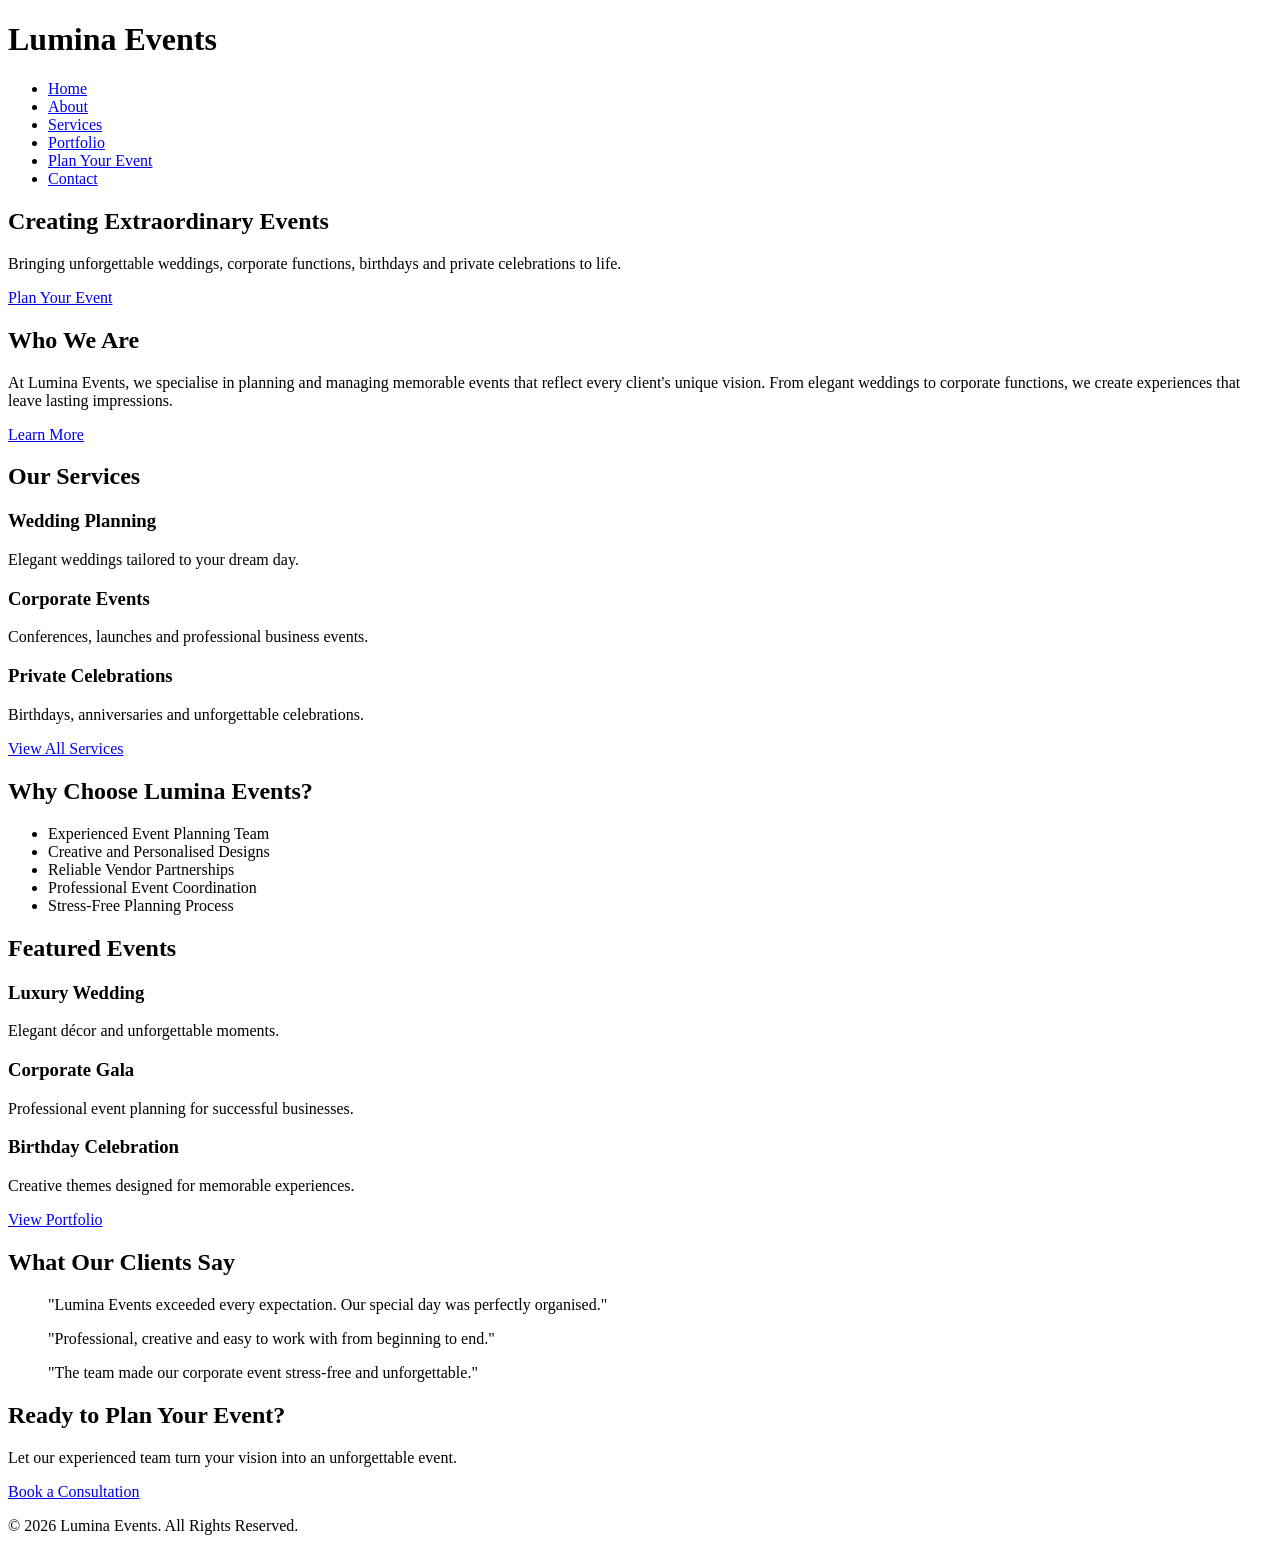
==== index.html @ 7b263d0a "Created HTML structure for Lumina Events" ====
<!DOCTYPE html>
<html lang="en">

<head>

    <meta charset="UTF-8">
    <meta name="viewport" content="width=device-width, initial-scale=1.0">

    <title>Lumina Events | Creating Extraordinary Events</title>

    <meta name="description"
        content="Lumina Events is a premium event planning company specialising in weddings, corporate events, birthdays and private celebrations.">

    <meta name="keywords"
        content="Event Planning, Wedding Planner, Corporate Events, Birthday Parties, Event Management">

    <link rel="stylesheet" href="css/style.css">

</head>

<body>

    <!-- ================= HEADER ================= -->

    <header>

        <div class="logo">
            <h1>Lumina Events</h1>
        </div>

        <nav>

            <ul>

                <li><a href="index.html">Home</a></li>

                <li><a href="about.html">About</a></li>

                <li><a href="services.html">Services</a></li>

                <li><a href="gallery.html">Portfolio</a></li>

                <li><a href="booking.html">Plan Your Event</a></li>

                <li><a href="contact.html">Contact</a></li>

            </ul>

        </nav>

    </header>

    <!-- ================= MAIN ================= -->

    <main>

        <!-- Hero Section -->

        <section id="hero">

            <h2>Creating Extraordinary Events</h2>

            <p>
                Bringing unforgettable weddings, corporate functions,
                birthdays and private celebrations to life.
            </p>

            <a href="booking.html">Plan Your Event</a>

        </section>

        <!-- About Preview -->

        <section id="about-preview">

            <h2>Who We Are</h2>

            <p>
                At Lumina Events, we specialise in planning and managing
                memorable events that reflect every client's unique vision.
                From elegant weddings to corporate functions, we create
                experiences that leave lasting impressions.
            </p>

            <a href="about.html">Learn More</a>

        </section>

        <!-- Services -->

        <section id="services-preview">

            <h2>Our Services</h2>

            <article>

                <h3>Wedding Planning</h3>

                <p>
                    Elegant weddings tailored to your dream day.
                </p>

            </article>

            <article>

                <h3>Corporate Events</h3>

                <p>
                    Conferences, launches and professional business events.
                </p>

            </article>

            <article>

                <h3>Private Celebrations</h3>

                <p>
                    Birthdays, anniversaries and unforgettable celebrations.
                </p>

            </article>

            <a href="services.html">View All Services</a>

        </section>

        <!-- Why Choose Us -->

        <section id="why-us">

            <h2>Why Choose Lumina Events?</h2>

            <ul>

                <li>Experienced Event Planning Team</li>

                <li>Creative and Personalised Designs</li>

                <li>Reliable Vendor Partnerships</li>

                <li>Professional Event Coordination</li>

                <li>Stress-Free Planning Process</li>

            </ul>

        </section>

        <!-- Portfolio Preview -->

        <section id="portfolio-preview">

            <h2>Featured Events</h2>

            <article>

                <h3>Luxury Wedding</h3>

                <p>
                    Elegant décor and unforgettable moments.
                </p>

            </article>

            <article>

                <h3>Corporate Gala</h3>

                <p>
                    Professional event planning for successful businesses.
                </p>

            </article>

            <article>

                <h3>Birthday Celebration</h3>

                <p>
                    Creative themes designed for memorable experiences.
                </p>

            </article>

            <a href="gallery.html">View Portfolio</a>

        </section>

        <!-- Testimonials -->

        <section id="testimonials">

            <h2>What Our Clients Say</h2>

            <blockquote>
                "Lumina Events exceeded every expectation. Our special day was perfectly organised."
            </blockquote>

            <blockquote>
                "Professional, creative and easy to work with from beginning to end."
            </blockquote>

            <blockquote>
                "The team made our corporate event stress-free and unforgettable."
            </blockquote>

        </section>

        <!-- Call To Action -->

        <section id="cta">

            <h2>Ready to Plan Your Event?</h2>

            <p>
                Let our experienced team turn your vision into an unforgettable event.
            </p>

            <a href="booking.html">Book a Consultation</a>

        </section>

    </main>

    <!-- ================= FOOTER ================= -->

    <footer>

        <p>&copy; 2026 Lumina Events. All Rights Reserved.</p>

    </footer>

    <script src="js/script.js"></script>

</body>

</html>
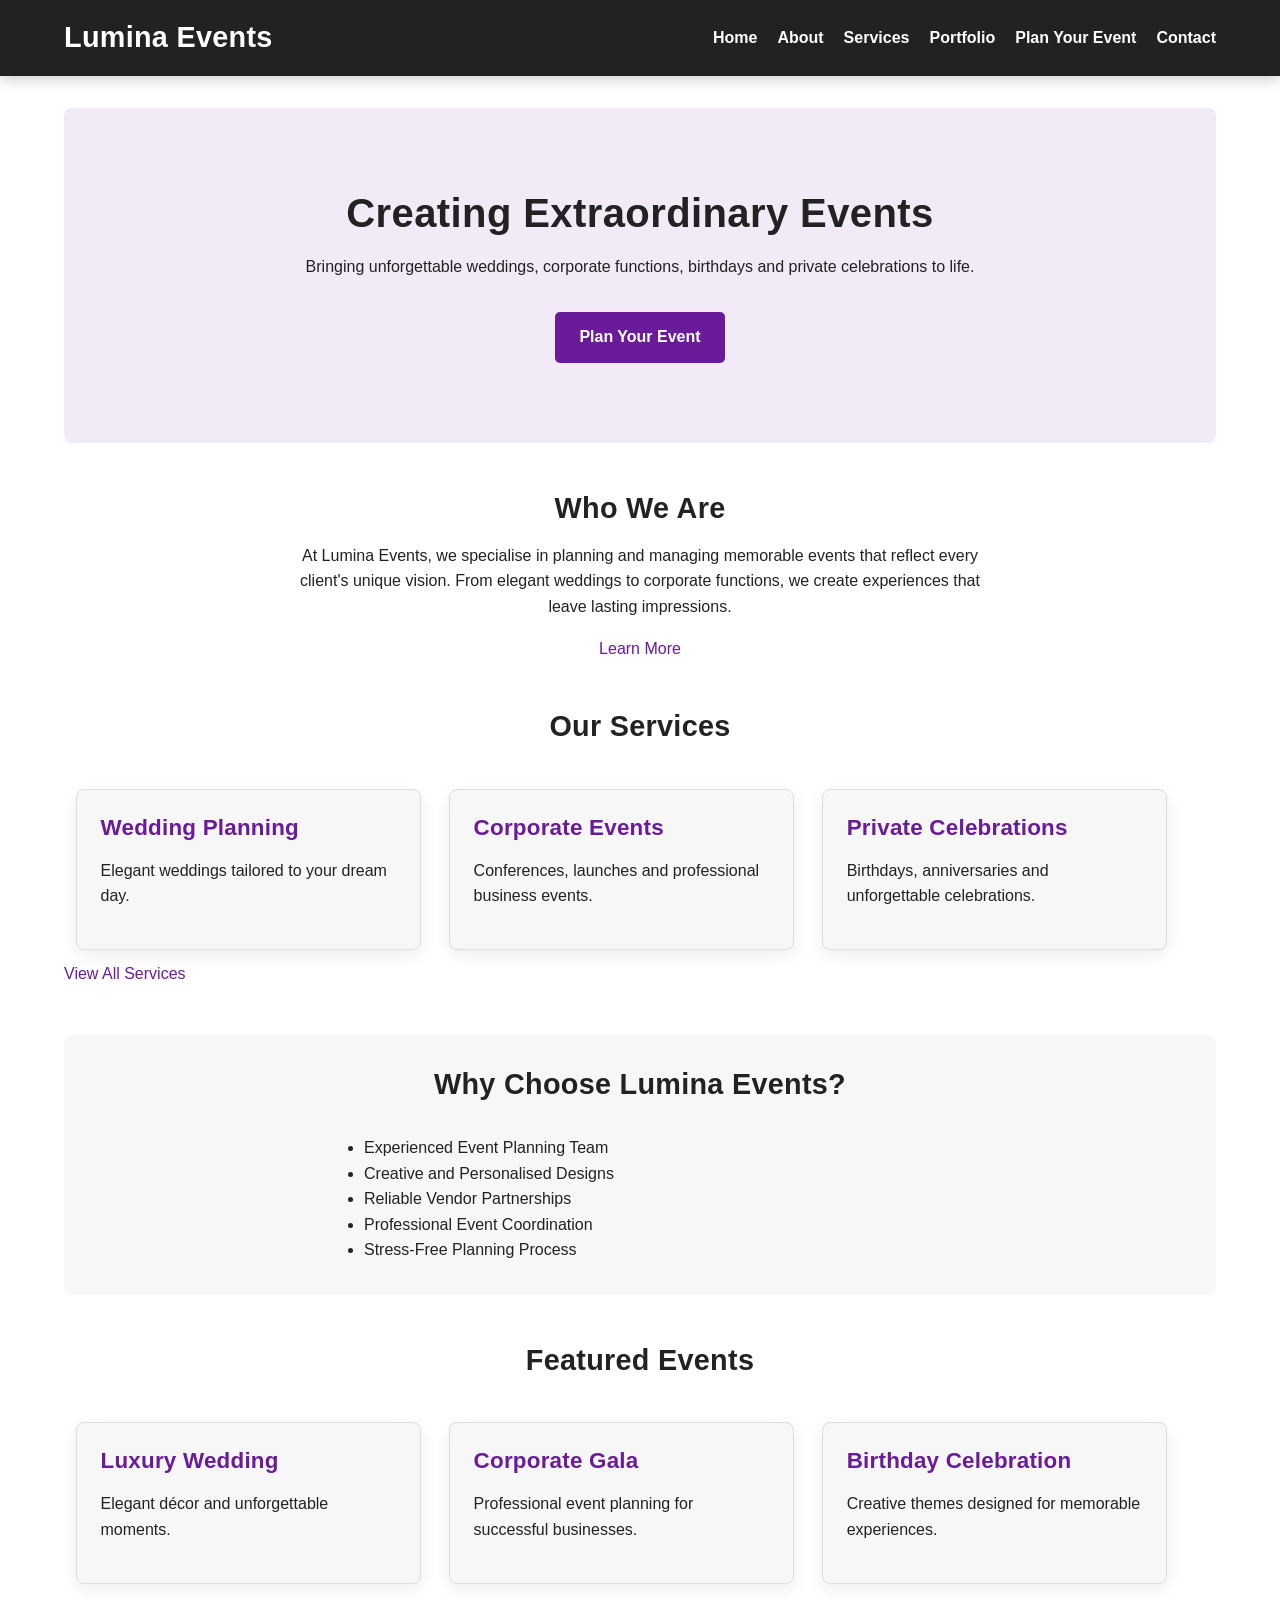
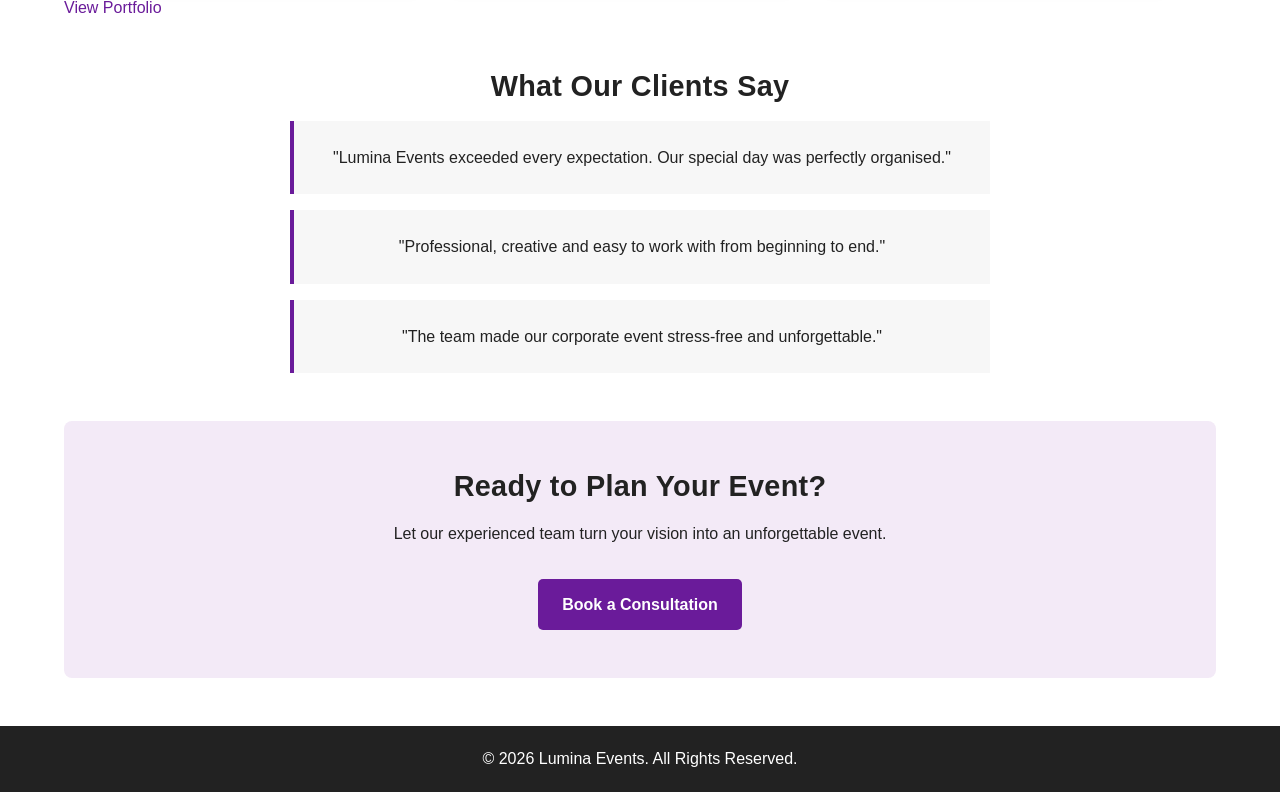
==== commit 564f66ff: "Add Part 3 enquiry contact and map features" ====
--- a/index.html
+++ b/index.html
@@ -40,7 +40,7 @@
 
                 <li><a href="gallery.html">Portfolio</a></li>
 
-                <li><a href="booking.html">Plan Your Event</a></li>
+                <li><a href="enquiry.html">Plan Your Event</a></li>
 
                 <li><a href="contact.html">Contact</a></li>
 
@@ -65,7 +65,7 @@
                 birthdays and private celebrations to life.
             </p>
 
-            <a href="booking.html">Plan Your Event</a>
+            <a href="enquiry.html">Plan Your Event</a>
 
         </section>
 
@@ -218,7 +218,7 @@
                 Let our experienced team turn your vision into an unforgettable event.
             </p>
 
-            <a href="booking.html">Book a Consultation</a>
+            <a href="enquiry.html">Book a Consultation</a>
 
         </section>
 
@@ -236,4 +236,4 @@
 
 </body>
 
-</html>+</html>
--- a/css/style.css
+++ b/css/style.css
@@ -0,0 +1,520 @@
+/* =========================================
+   GLOBAL STYLES
+   Lumina Events
+   ========================================= */
+
+:root {
+    --purple: #6a1b9a;
+    --purple-dark: #4a126d;
+    --purple-soft: #f3eaf7;
+    --ink: #222222;
+    --muted: #666666;
+    --surface: #f7f7f7;
+    --border: #dddddd;
+}
+* {
+    box-sizing: border-box;
+    margin: 0;
+    padding: 0;
+}
+
+html { scroll-behavior: smooth; }
+
+body {
+    min-height: 100vh;
+    margin: 0;
+    display: flex;
+    flex-direction: column;
+    font-family: Arial, Helvetica, sans-serif;
+    font-size: 1rem;
+    background-color: #ffffff;
+    color: var(--ink);
+    line-height: 1.6;
+    overflow-x: hidden;
+}
+
+h1, h2, h3, h4, h5, h6 {
+    margin: 0 0 1rem;
+    line-height: 1.25;
+    font-weight: 700;
+    letter-spacing: 0.01em;
+}
+h1 { font-size: 2rem; }
+h2 { font-size: 1.8rem; }
+h3 { font-size: 1.4rem; }
+h4 { font-size: 1.2rem; }
+h5 { font-size: 1.1rem; }
+h6 { font-size: 1rem; }
+h1, h2, h3, h4, h5, h6, p { overflow-wrap: anywhere; }
+p { margin: 0 0 1rem; }
+ul, ol { margin: 0 0 1rem; padding-left: 1.5rem; }
+button, input, select, textarea { font: inherit; }
+
+a { color: var(--purple); text-decoration: none; }
+a:hover, a:focus, a:focus-visible { text-decoration: underline; }
+a:active { color: var(--purple-dark); }
+
+img {
+    max-width: 100%;
+    height: auto;
+    display: block;
+}
+
+.map {
+    width: 100%;
+    min-height: 20rem;
+    border: 0;
+    border-radius: 8px;
+}
+
+main {
+    width: min(90%, 1200px);
+    min-width: 0;
+    margin: 0 auto;
+    padding: 2rem 0 3rem;
+    flex: 1;
+}
+
+header {
+    display: flex;
+    justify-content: space-between;
+    align-items: center;
+    gap: 2rem;
+    padding: 1.25rem 5%;
+    background-color: var(--ink);
+    color: #ffffff;
+    box-shadow: 0 0.25rem 0.75rem rgb(0 0 0 / 18%);
+}
+
+header h1 {
+    margin: 0;
+    font-size: 1.8rem;
+    white-space: nowrap;
+}
+
+nav ul {
+    display: flex;
+    flex-wrap: wrap;
+    justify-content: flex-end;
+    gap: 0.65rem 1.25rem;
+    margin: 0;
+    padding: 0;
+    list-style: none;
+}
+
+nav a { color: #ffffff; font-weight: bold; }
+nav a:hover, nav a:focus, nav a:focus-visible {
+    color: #d7a9eb;
+    text-decoration: none;
+}
+nav a:active { color: #f0cfff; }
+
+hr {
+    width: 90%;
+    margin: 0 auto;
+    border: 0;
+    border-top: 1px solid var(--border);
+}
+
+footer {
+    padding: 1.25rem 5%;
+    background-color: var(--ink);
+    color: #ffffff;
+    text-align: center;
+}
+
+footer p { margin: 0; }
+
+/* =========================================
+   HOMEPAGE
+   ========================================= */
+
+#hero, #cta {
+    border-radius: 8px;
+    background-color: var(--purple-soft);
+    text-align: center;
+}
+
+#hero {
+    margin-bottom: 3rem;
+    padding: 5rem 2rem;
+}
+
+#hero h2 { margin-bottom: 1rem; font-size: 2.5rem; }
+
+#hero p, #about-preview p {
+    max-width: 700px;
+    margin-right: auto;
+    margin-left: auto;
+}
+
+#hero p { margin-bottom: 2rem; }
+
+#hero a, #cta a {
+    display: inline-block;
+    padding: 0.8rem 1.5rem;
+    border-radius: 5px;
+    background-color: var(--purple);
+    color: #ffffff;
+    font-weight: bold;
+}
+
+#hero a:hover, #cta a:hover, form button:hover {
+    background-color: var(--purple-dark);
+    text-decoration: none;
+}
+
+#about-preview, #services-preview, #why-us, #portfolio-preview, #testimonials {
+    margin-bottom: 3rem;
+}
+
+#about-preview, #testimonials { text-align: center; }
+
+#services-preview > h2, #portfolio-preview > h2, #why-us h2 {
+    text-align: center;
+    margin-bottom: 2rem;
+}
+
+#services-preview article, #portfolio-preview article {
+    display: inline-block;
+    width: 30%;
+    margin: 1%;
+    padding: 1.5rem;
+    vertical-align: top;
+    border: 1px solid var(--border);
+    border-radius: 8px;
+    background-color: var(--surface);
+    box-shadow: 0 0.35rem 1rem rgb(34 34 34 / 8%);
+}
+
+#services-preview article h3, #portfolio-preview article h3 { color: var(--purple); }
+
+#why-us {
+    padding: 2rem;
+    border-radius: 8px;
+    background-color: var(--surface);
+}
+
+#why-us ul { max-width: 600px; margin: 0 auto; }
+
+#testimonials blockquote {
+    max-width: 700px;
+    margin: 1rem auto;
+    padding: 1.5rem;
+    border-left: 4px solid var(--purple);
+    background-color: var(--surface);
+}
+
+#cta { padding: 3rem 2rem; }
+#cta p { margin-bottom: 2rem; }
+
+/* =========================================
+   ABOUT PAGE
+   ========================================= */
+
+.about-page main > section {
+    max-width: 900px;
+    margin: 0 auto;
+    padding: 2rem;
+    border: 1px solid var(--border);
+    border-radius: 8px;
+    background-color: var(--surface);
+}
+
+.about-page main h2, .contact-page main h2, .booking-page main h2,
+.portfolio-page main h2, .services-page main > h2 { color: var(--purple); }
+
+.about-page main h3 { color: var(--purple-dark); }
+
+/* =========================================
+   SERVICES PAGE
+   ========================================= */
+
+.services-page main {
+    display: grid;
+    grid-template-columns: repeat(3, 1fr);
+    gap: 1.5rem;
+}
+
+.services-page main > h2 {
+    grid-column: 1 / -1;
+    margin-bottom: 0.5rem;
+    text-align: center;
+}
+
+.services-page main > section {
+    padding: 1.5rem;
+    border: 1px solid var(--border);
+    border-radius: 8px;
+    background-color: var(--surface);
+    box-shadow: 0 0.35rem 1rem rgb(34 34 34 / 8%);
+}
+
+.services-page main > section h3 {
+    margin-bottom: 0.75rem;
+    color: var(--purple);
+}
+
+.services-page main > section p { margin-bottom: 0; }
+
+/* =========================================
+   PORTFOLIO PAGE
+   ========================================= */
+
+.portfolio-page main > section {
+    display: grid;
+    grid-template-columns: repeat(3, 1fr);
+    gap: 1.5rem;
+}
+
+.portfolio-page main > section > h2 {
+    grid-column: 1 / -1;
+    text-align: center;
+}
+
+.portfolio-page figure {
+    margin: 0;
+    padding: 1rem;
+    border: 1px solid var(--border);
+    border-radius: 8px;
+    background-color: var(--surface);
+    box-shadow: 0 0.35rem 1rem rgb(34 34 34 / 8%);
+}
+
+.gallery-item {
+    display: block;
+    width: 100%;
+    padding: 0;
+    border: 0;
+    background: transparent;
+    cursor: zoom-in;
+}
+
+.gallery-item:focus-visible {
+    outline: 3px solid var(--purple);
+    outline-offset: 4px;
+}
+.gallery-item:hover img { transform: scale(1.02); }
+.gallery-item:active img { transform: scale(0.99); }
+
+.portfolio-page figure img {
+    width: 100%;
+    aspect-ratio: 4 / 3;
+    object-fit: cover;
+    border-radius: 5px;
+    background-color: #eeeeee;
+}
+
+.portfolio-page figcaption {
+    padding-top: 0.75rem;
+    text-align: center;
+    font-weight: bold;
+    color: var(--purple);
+}
+
+/* =========================================
+   BOOKING PAGE
+   ========================================= */
+
+.booking-page main > section {
+    max-width: 800px;
+    margin: 0 auto;
+}
+
+.booking-page main > section > h2, .booking-page main > section > p {
+    text-align: center;
+}
+
+.booking-page main > section > p { margin-bottom: 2rem; }
+
+form {
+    padding: 2rem;
+    border: 1px solid var(--border);
+    border-radius: 8px;
+    background-color: var(--surface);
+    box-shadow: 0 0.35rem 1rem rgb(34 34 34 / 8%);
+}
+
+fieldset {
+    margin: 0 0 2rem;
+    padding: 1.5rem;
+    border: 1px solid #cccccc;
+    border-radius: 6px;
+    background-color: #ffffff;
+}
+
+legend {
+    padding: 0 0.5rem;
+    color: var(--purple);
+    font-weight: bold;
+}
+
+form label { font-weight: bold; }
+
+form input, form select, form textarea {
+    width: 100%;
+    margin-top: 0.4rem;
+    padding: 0.75rem;
+    border: 1px solid #cccccc;
+    border-radius: 5px;
+    font: inherit;
+}
+
+form input:focus, form select:focus, form textarea:focus {
+    border-color: var(--purple);
+    outline: 3px solid rgb(106 27 154 / 22%);
+    outline-offset: 1px;
+}
+
+form textarea { resize: vertical; }
+
+form button {
+    display: block;
+    margin: 0 auto;
+    padding: 0.8rem 1.5rem;
+    border: 0;
+    border-radius: 5px;
+    background-color: var(--purple);
+    color: #ffffff;
+    font-weight: bold;
+    cursor: pointer;
+}
+
+form button:focus, form button:focus-visible {
+    outline: 3px solid #d7a9eb;
+    outline-offset: 3px;
+}
+form button:active { transform: translateY(1px); }
+
+.form-status {
+    min-height: 1.6em;
+    margin: 1rem 0 0;
+    text-align: center;
+    font-weight: bold;
+}
+
+.form-status.success { color: #146c43; }
+.form-status.error { color: #a61b1b; }
+
+.lightbox {
+    position: fixed;
+    inset: 0;
+    z-index: 10;
+    display: grid;
+    place-items: center;
+    padding: 1rem;
+    background: rgb(0 0 0 / 80%);
+}
+
+.lightbox[hidden] { display: none; }
+
+.lightbox-content {
+    position: relative;
+    width: min(92vw, 720px);
+    padding: 1rem;
+    border-radius: 8px;
+    background: #ffffff;
+    box-shadow: 0 0.5rem 2rem rgb(0 0 0 / 30%);
+}
+
+.lightbox img { width: 100%; }
+
+.lightbox-title {
+    margin: 0.75rem 0 0;
+    color: var(--purple);
+    text-align: center;
+    font-weight: bold;
+}
+
+.lightbox-close {
+    position: absolute;
+    top: 0.5rem;
+    right: 0.75rem;
+    border: 0;
+    background: transparent;
+    color: var(--ink);
+    font-size: 1.75rem;
+    line-height: 1;
+    cursor: pointer;
+}
+
+/* =========================================
+   CONTACT PAGE
+   ========================================= */
+
+.contact-page main {
+    display: grid;
+    grid-template-columns: repeat(2, 1fr);
+    gap: 1.5rem;
+}
+
+.contact-page main > section {
+    padding: 2rem;
+    border: 1px solid var(--border);
+    border-radius: 8px;
+    background-color: var(--surface);
+}
+
+.contact-page main ul { padding-left: 1.25rem; }
+
+/* =========================================
+   RESPONSIVE LAYOUT
+   ========================================= */
+
+@media (max-width: 64rem) {
+    header {
+        flex-direction: column;
+        align-items: flex-start;
+    }
+
+    nav ul { justify-content: flex-start; }
+
+    .services-page main, .portfolio-page main > section {
+        grid-template-columns: repeat(2, 1fr);
+    }
+
+    #services-preview article, #portfolio-preview article { width: 46%; }
+}
+
+@media (max-width: 48rem) {
+    header { padding: 1rem 5%; }
+    header h1 { font-size: 1.6rem; }
+    nav ul {
+        display: grid;
+        grid-template-columns: repeat(2, 1fr);
+        gap: 0.5rem 1rem;
+    }
+
+    main { width: min(92%, 1200px); padding-top: 1.5rem; }
+    #hero { padding: 3rem 1.25rem; }
+    #hero h2 { font-size: 2rem; }
+
+    #services-preview article, #portfolio-preview article,
+    .services-page main, .portfolio-page main > section,
+    .contact-page main { display: block; }
+
+    #services-preview article, #portfolio-preview article,
+    .services-page main > section, .portfolio-page figure,
+    .contact-page main > section {
+        width: 100%;
+        margin: 0 0 1rem;
+    }
+
+    .about-page main > section, .booking-page form,
+    .contact-page main > section { padding: 1.25rem; }
+
+    fieldset { padding: 1rem; }
+}
+
+@media (max-width: 30rem) {
+    body { font-size: 0.95rem; }
+    h1 { font-size: 1.75rem; }
+    h2 { font-size: 1.55rem; }
+    h3 { font-size: 1.25rem; }
+    #hero h2 { font-size: 1.8rem; }
+    nav ul { width: 100%; }
+    nav a { display: block; padding: 0.25rem 0; }
+    main { width: min(94%, 1200px); }
+    nav, main, main > section, #hero, #cta { width: 100%; max-width: 100%; }
+    #hero h2, #hero p { max-width: 100%; }
+}
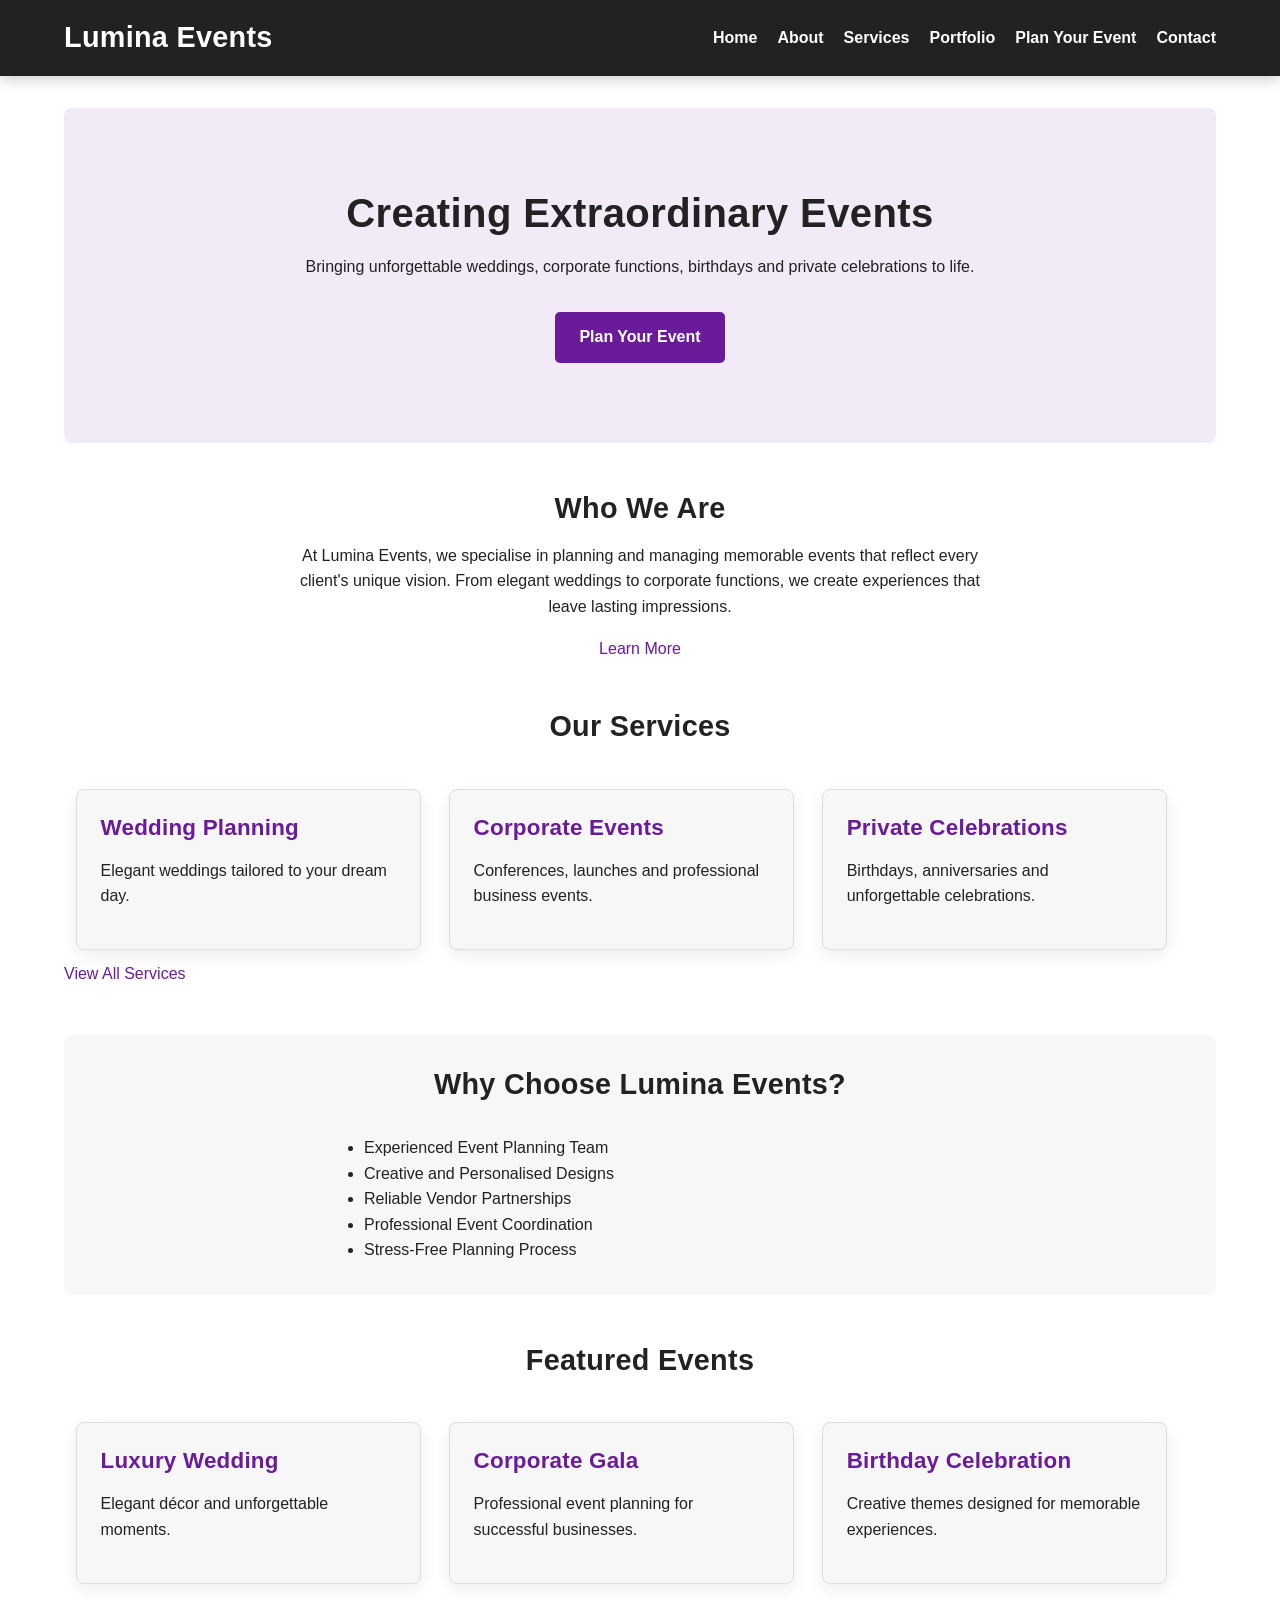
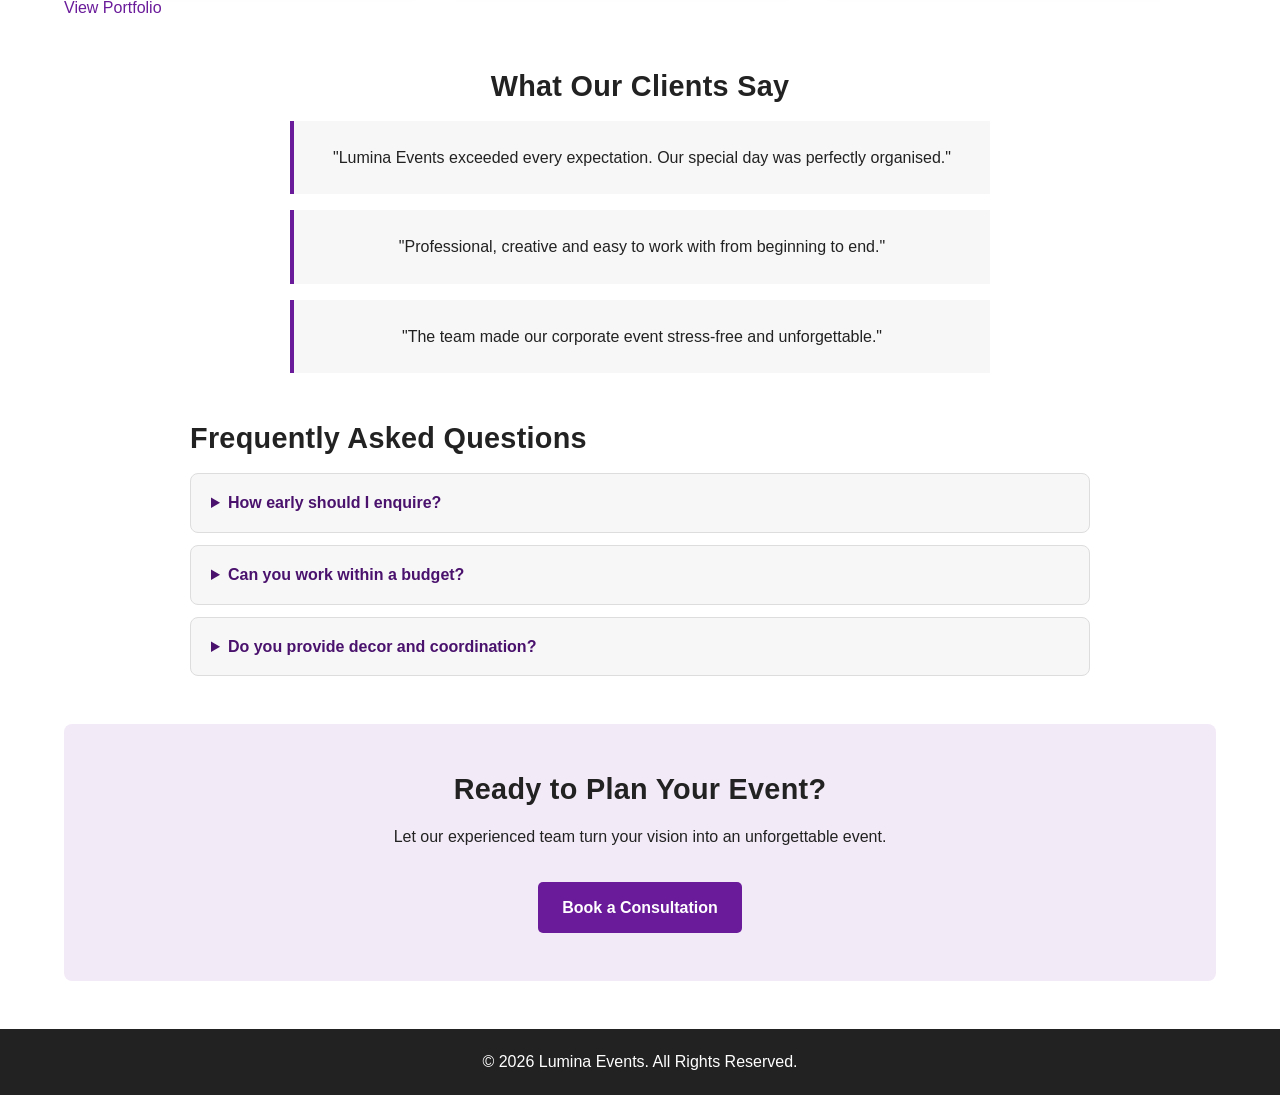
==== commit 06ae3b78: "Add Part 3 FAQ error page and social SEO" ====
--- a/index.html
+++ b/index.html
@@ -13,6 +13,9 @@
 
     <meta name="keywords"
         content="Event Planning, Wedding Planner, Corporate Events, Birthday Parties, Event Management">
+    <meta property="og:title" content="Lumina Events | Creating Extraordinary Events">
+    <meta property="og:description" content="Professional planning and decor for weddings, corporate events, birthdays and private celebrations.">
+    <meta property="og:type" content="website">
 
     <link rel="stylesheet" href="css/style.css">
 
@@ -208,6 +211,13 @@
 
         </section>
 
+        <section id="faq" aria-labelledby="faq-heading">
+            <h2 id="faq-heading">Frequently Asked Questions</h2>
+            <details><summary>How early should I enquire?</summary><p>We recommend enquiring as soon as your date is known, especially for weddings and year-end corporate events.</p></details>
+            <details><summary>Can you work within a budget?</summary><p>Yes. Share your preferred budget in your enquiry and we will suggest a practical event plan.</p></details>
+            <details><summary>Do you provide decor and coordination?</summary><p>Our services can include planning, decor, vendor coordination and event-day support.</p></details>
+        </section>
+
         <!-- Call To Action -->
 
         <section id="cta">
--- a/css/style.css
+++ b/css/style.css
@@ -208,6 +208,12 @@
 #cta { padding: 3rem 2rem; }
 #cta p { margin-bottom: 2rem; }
 
+#faq { max-width: 900px; margin: 0 auto 3rem; }
+#faq details { margin: 0.75rem 0; padding: 1rem 1.25rem; border: 1px solid var(--border); border-radius: 8px; background: var(--surface); transition: background-color 180ms ease, transform 180ms ease; }
+#faq details[open] { background: var(--purple-soft); transform: translateY(-1px); }
+#faq summary { cursor: pointer; color: var(--purple-dark); font-weight: 700; }
+#faq summary:focus-visible { outline: 3px solid #d7a9eb; outline-offset: 4px; }
+
 /* =========================================
    ABOUT PAGE
    ========================================= */
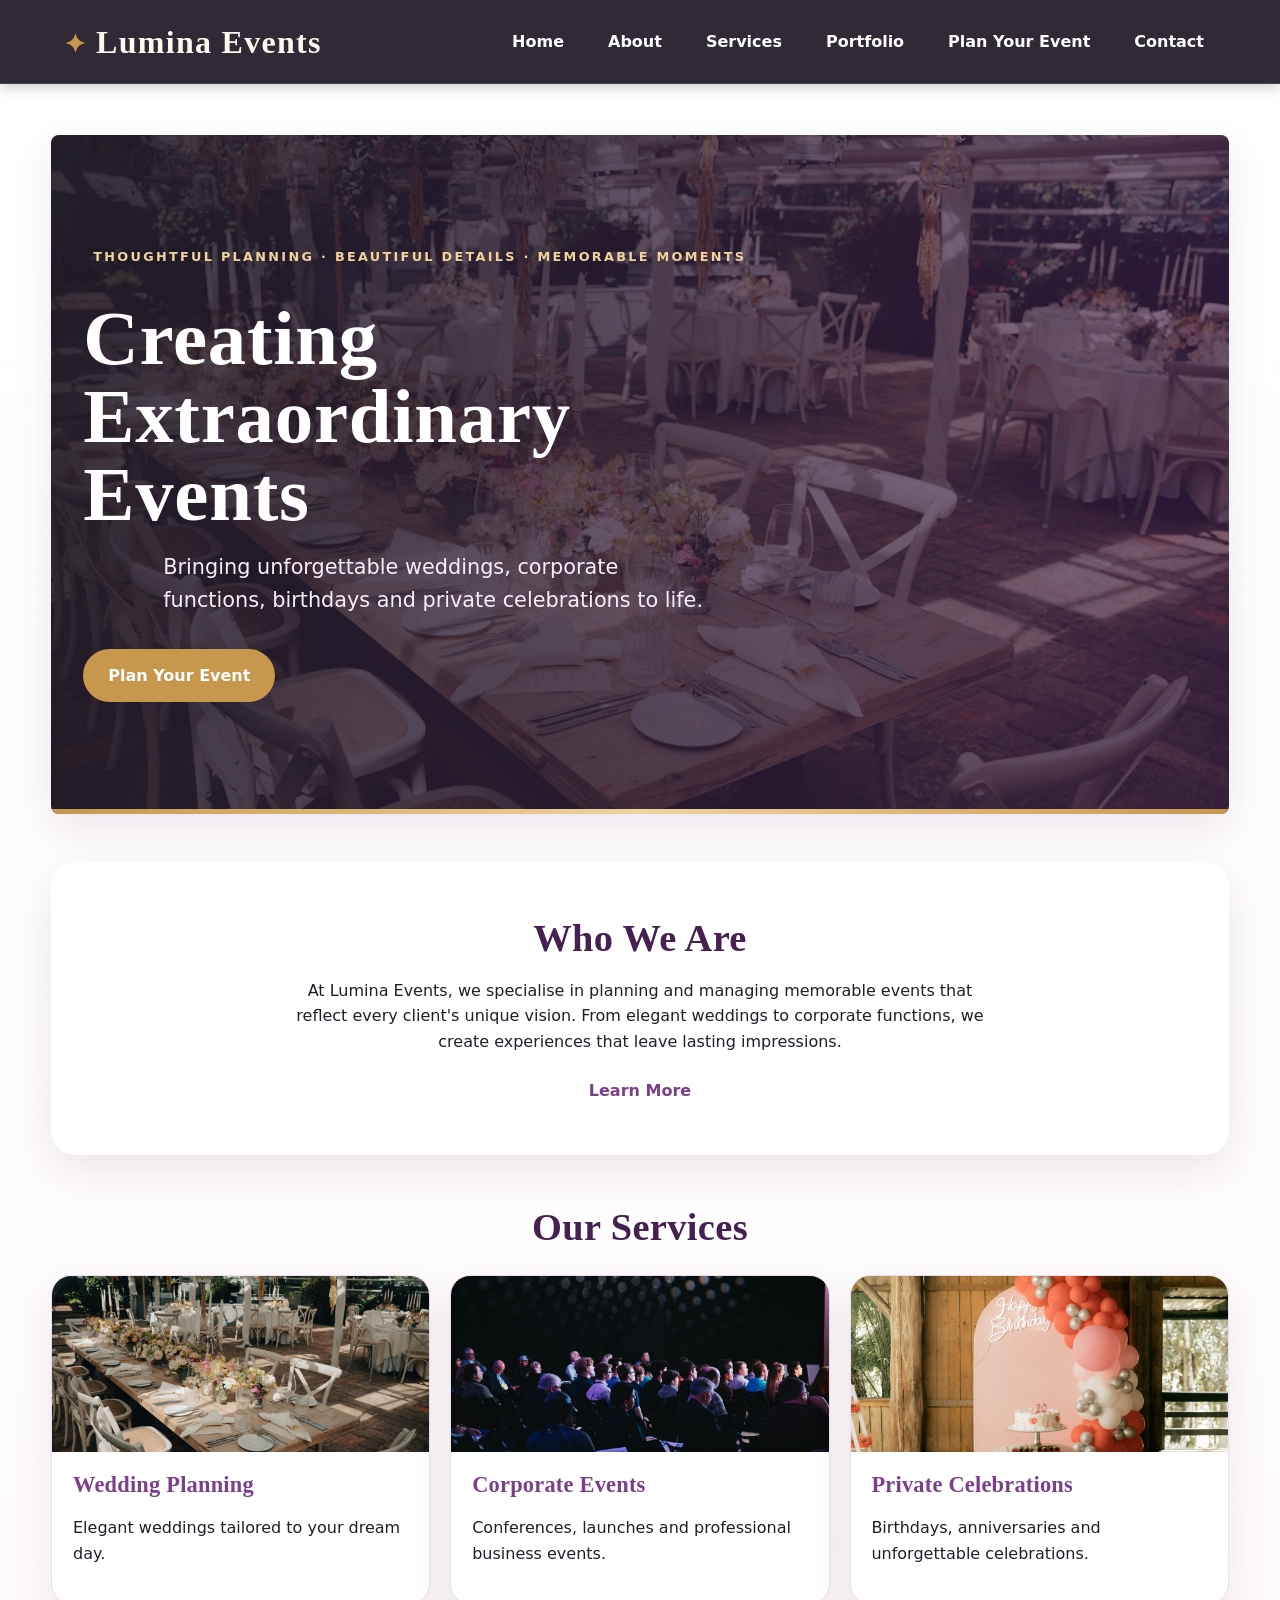
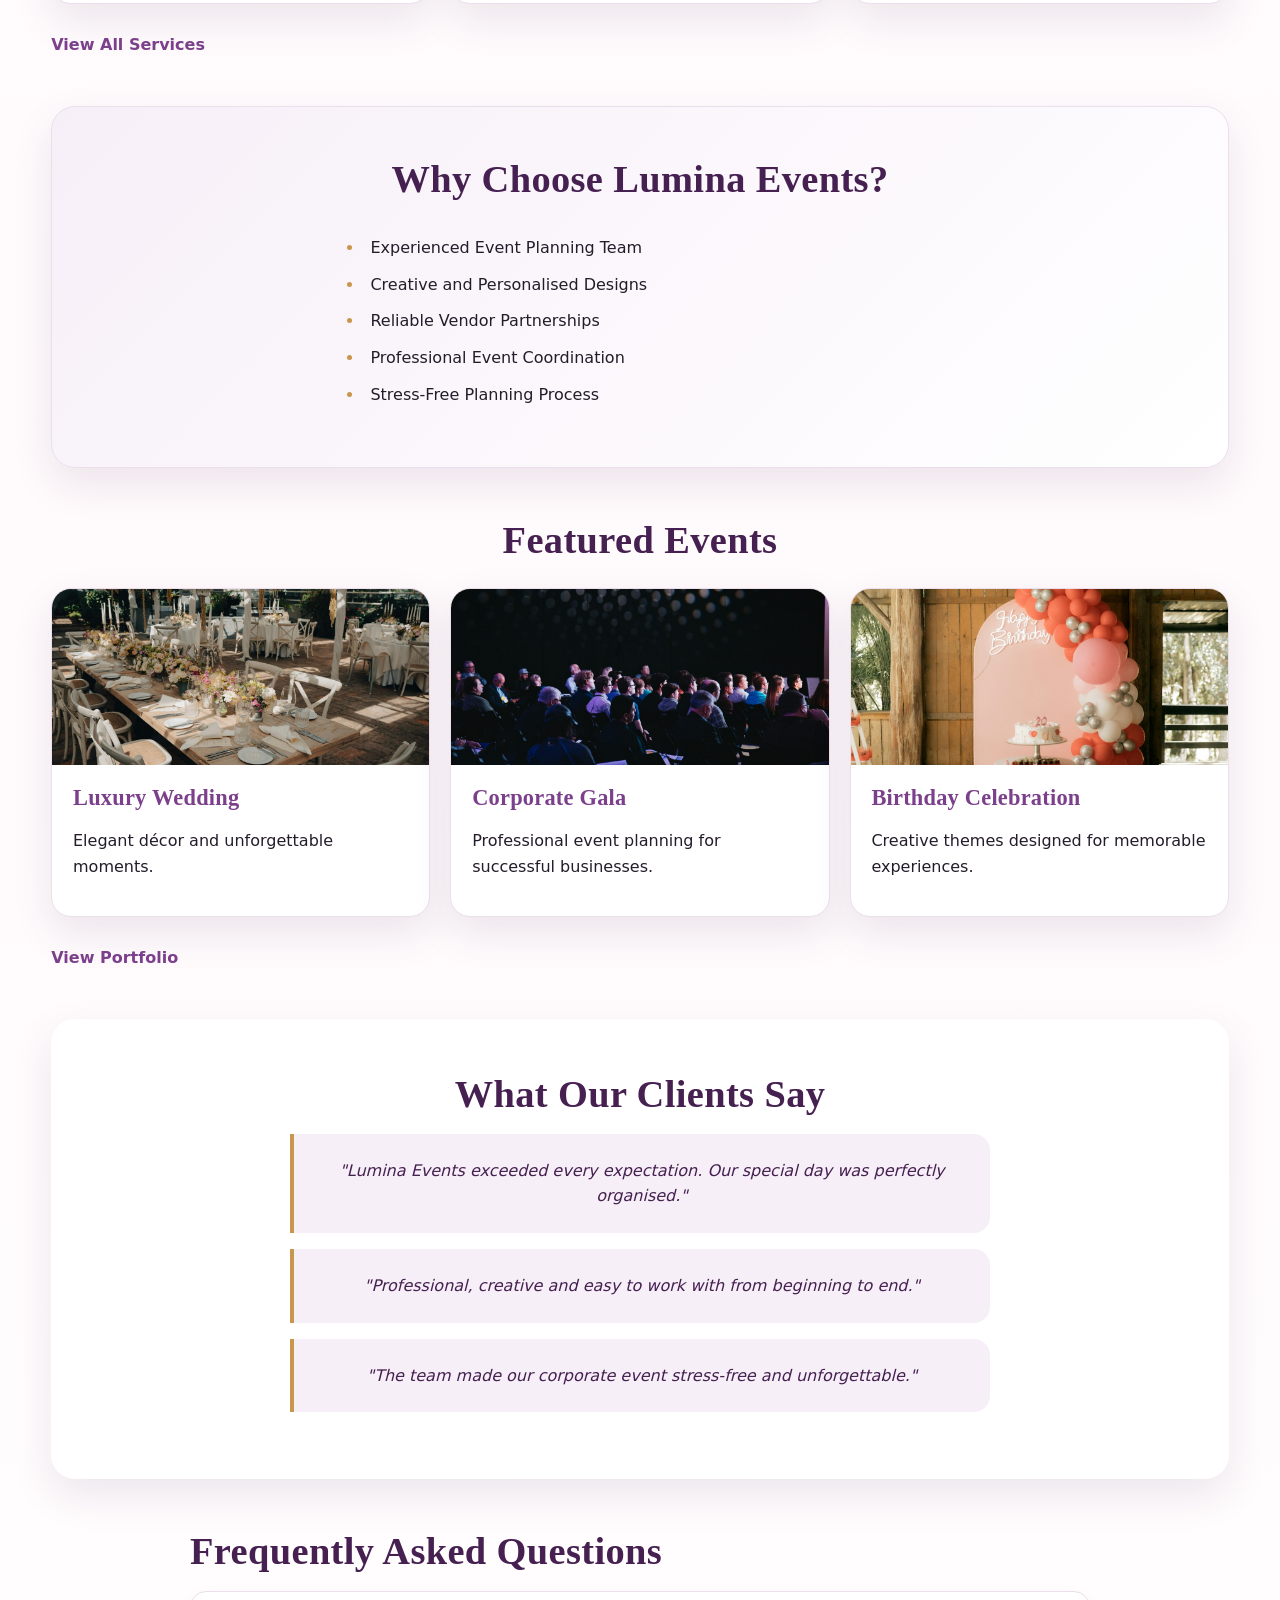
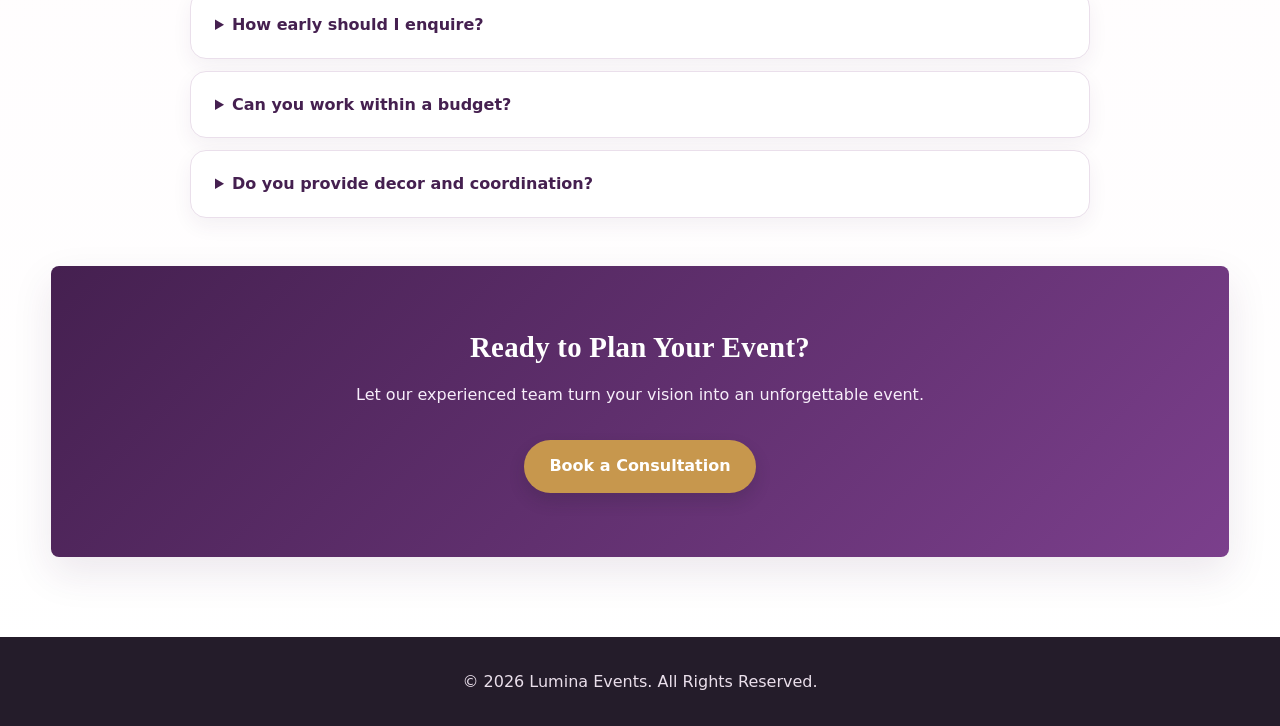
==== commit a04060e7: "Polish Lumina Events visual experience" ====
--- a/index.html
+++ b/index.html
@@ -60,7 +60,8 @@
         <!-- Hero Section -->
 
         <section id="hero">
-
+            <div class="hero-content">
+            <p class="eyebrow">Thoughtful planning · Beautiful details · Memorable moments</p>
             <h2>Creating Extraordinary Events</h2>
 
             <p>
@@ -69,6 +70,7 @@
             </p>
 
             <a href="enquiry.html">Plan Your Event</a>
+            </div>
 
         </section>
 
@@ -97,6 +99,8 @@
 
             <article>
 
+                <img src="images/wedding-reception.jpg" alt="Elegant wedding reception table styling" width="1200" height="800" loading="lazy">
+
                 <h3>Wedding Planning</h3>
 
                 <p>
@@ -107,6 +111,8 @@
 
             <article>
 
+                <img src="images/corporate-conference.jpg" alt="Professional corporate conference setup" width="1200" height="800" loading="lazy">
+
                 <h3>Corporate Events</h3>
 
                 <p>
@@ -117,6 +123,8 @@
 
             <article>
 
+                <img src="images/birthday-party.jpg" alt="Colourful birthday celebration decor" width="800" height="1200" loading="lazy">
+
                 <h3>Private Celebrations</h3>
 
                 <p>
@@ -159,6 +167,8 @@
 
             <article>
 
+                <img src="images/wedding-reception.jpg" alt="Luxury wedding reception example" width="1200" height="800" loading="lazy">
+
                 <h3>Luxury Wedding</h3>
 
                 <p>
@@ -169,6 +179,8 @@
 
             <article>
 
+                <img src="images/corporate-conference.jpg" alt="Corporate gala example" width="1200" height="800" loading="lazy">
+
                 <h3>Corporate Gala</h3>
 
                 <p>
@@ -178,6 +190,8 @@
             </article>
 
             <article>
+
+                <img src="images/birthday-party.jpg" alt="Birthday celebration example" width="800" height="1200" loading="lazy">
 
                 <h3>Birthday Celebration</h3>
 
--- a/css/style.css
+++ b/css/style.css
@@ -524,3 +524,145 @@
     nav, main, main > section, #hero, #cta { width: 100%; max-width: 100%; }
     #hero h2, #hero p { max-width: 100%; }
 }
+
+/* =========================================
+   LUMINA VISUAL POLISH
+   ========================================= */
+:root {
+    --purple: #7b3f8c;
+    --purple-dark: #452050;
+    --purple-soft: #f7eff8;
+    --ink: #241c2a;
+    --muted: #6f6574;
+    --surface: #fffdfb;
+    --border: #eadfeb;
+    --gold: #c7974d;
+    --shadow: 0 1rem 2.5rem rgb(69 32 80 / 10%);
+}
+
+body {
+    background: linear-gradient(180deg, #fff 0%, #fffafc 55%, #fff 100%);
+    font-family: Inter, ui-sans-serif, system-ui, -apple-system, "Segoe UI", sans-serif;
+    color: var(--ink);
+}
+
+h1, h2, h3, h4, h5, h6 { font-family: Georgia, "Times New Roman", serif; }
+
+header {
+    position: sticky;
+    top: 0;
+    z-index: 5;
+    min-height: 5.25rem;
+    padding: 1rem clamp(1.25rem, 5vw, 5rem);
+    background: rgb(36 28 42 / 94%);
+    backdrop-filter: blur(14px);
+    border-bottom: 1px solid rgb(255 255 255 / 12%);
+}
+
+header h1 {
+    color: #fff8ef;
+    font-size: clamp(1.55rem, 2.5vw, 2rem);
+    letter-spacing: 0.04em;
+}
+
+header h1::before { content: "✦"; margin-right: 0.55rem; color: var(--gold); font-size: 0.8em; }
+nav a { padding: 0.5rem 0.75rem; border-radius: 999px; transition: color 180ms ease, background-color 180ms ease, transform 180ms ease; }
+nav a:hover, nav a:focus-visible { background: rgb(255 255 255 / 12%); color: #fff8ef; transform: translateY(-1px); }
+
+main { width: min(92%, 1180px); padding-top: clamp(2rem, 4vw, 4rem); }
+/* Content remains visible immediately for fast loading, assistive technology and evidence capture. */
+
+#hero {
+    position: relative;
+    min-height: 31rem;
+    display: grid;
+    place-items: center;
+    overflow: hidden;
+    padding: clamp(3rem, 9vw, 7rem) 2rem;
+    color: #fff;
+    text-align: left;
+    background: linear-gradient(90deg, rgb(36 28 42 / 86%), rgb(69 32 80 / 58%)), url("../images/wedding-reception.jpg") center / cover;
+    box-shadow: var(--shadow);
+}
+#hero::after { content: ""; position: absolute; inset: auto 0 0; height: 0.35rem; background: linear-gradient(90deg, var(--gold), #f2d39d, var(--gold)); }
+.hero-content { width: min(100%, 720px); margin-right: auto; }
+.eyebrow { color: #f2d39d; font-size: 0.8rem; font-weight: 800; letter-spacing: 0.18em; text-transform: uppercase; }
+#hero h2 { max-width: 650px; font-size: clamp(2.5rem, 6vw, 5.2rem); line-height: 1.02; }
+#hero p:not(.eyebrow) { max-width: 560px; color: #f8eefb; font-size: clamp(1.05rem, 2vw, 1.3rem); }
+#hero a, #cta a, form button { border: 1px solid transparent; border-radius: 999px; background: var(--gold); box-shadow: 0 0.5rem 1rem rgb(36 28 42 / 18%); transition: transform 180ms ease, background-color 180ms ease, box-shadow 180ms ease; }
+#hero a:hover, #cta a:hover, form button:hover { background: #e0b86f; color: var(--ink); transform: translateY(-2px); box-shadow: 0 0.75rem 1.25rem rgb(36 28 42 / 20%); }
+
+#about-preview, #testimonials { padding: clamp(2rem, 4vw, 3.5rem); border-radius: 1.5rem; background: #fff; box-shadow: var(--shadow); }
+#about-preview h2, #services-preview > h2, #why-us h2, #portfolio-preview > h2, #testimonials h2, #faq h2 { color: var(--purple-dark); font-size: clamp(1.9rem, 3vw, 2.6rem); }
+#about-preview a, #services-preview > a, #portfolio-preview > a { display: inline-block; margin-top: 0.5rem; font-weight: 800; }
+
+#services-preview, #portfolio-preview { display: grid; grid-template-columns: repeat(3, 1fr); gap: 1.25rem; }
+#services-preview > h2, #portfolio-preview > h2 { grid-column: 1 / -1; margin-bottom: 0.25rem; }
+#services-preview article, #portfolio-preview article { display: block; width: auto; margin: 0; padding: 0 0 1.3rem; overflow: hidden; border: 1px solid var(--border); border-radius: 1.25rem; background: #fff; box-shadow: var(--shadow); transition: transform 180ms ease, box-shadow 180ms ease; }
+#services-preview article:hover, #portfolio-preview article:hover { transform: translateY(-5px); box-shadow: 0 1.25rem 3rem rgb(69 32 80 / 16%); }
+#services-preview article img, #portfolio-preview article img { width: 100%; height: 11rem; object-fit: cover; }
+#services-preview article h3, #services-preview article p, #portfolio-preview article h3, #portfolio-preview article p { margin-right: 1.3rem; margin-left: 1.3rem; }
+#services-preview article h3, #portfolio-preview article h3 { margin-top: 1.2rem; }
+
+#why-us { padding: clamp(2rem, 4vw, 3rem); border: 1px solid var(--border); border-radius: 1.5rem; background: linear-gradient(135deg, var(--purple-soft), #fff); box-shadow: var(--shadow); }
+#why-us li { margin: 0.7rem 0; padding-left: 0.4rem; }
+#why-us li::marker { color: var(--gold); }
+#testimonials blockquote { margin: 1rem auto; border-left-color: var(--gold); border-radius: 0 1rem 1rem 0; background: var(--purple-soft); color: var(--purple-dark); font-style: italic; }
+#cta { margin-top: 1rem; padding: clamp(2.5rem, 6vw, 4rem) 2rem; background: linear-gradient(135deg, var(--purple-dark), var(--purple)); color: #fff; box-shadow: var(--shadow); }
+#cta h2 { color: #fff; }
+#cta p { color: #f7eefa; }
+
+#faq { max-width: 900px; }
+#faq details { padding: 1.25rem 1.5rem; border-color: var(--border); border-radius: 1rem; background: #fff; box-shadow: 0 0.5rem 1.25rem rgb(69 32 80 / 6%); }
+#faq summary { color: var(--purple-dark); }
+
+.about-page main > section, .services-page main > section, .portfolio-page main > section, .contact-page main > section, .booking-page main > section { border-color: var(--border); border-radius: 1.25rem; background: #fff; box-shadow: var(--shadow); }
+.about-page main > section { max-width: 980px; padding: clamp(1.5rem, 4vw, 3rem); }
+.about-image { width: 100%; height: clamp(12rem, 30vw, 22rem); margin: 0 0 2rem; object-fit: cover; border-radius: 1rem; }
+.services-page main { grid-template-columns: repeat(3, 1fr); gap: 1.25rem; }
+.services-page main > h2 { font-size: clamp(2rem, 4vw, 3rem); }
+.services-page main > label, .services-page main > input { grid-column: 1 / -1; }
+.services-page main > input, .portfolio-page main input { margin: 0 0 1rem; padding: 0.9rem 1rem; border: 1px solid var(--border); border-radius: 999px; background: #fff; }
+.services-page main > section { padding: 0 0 1.5rem; overflow: hidden; transition: transform 180ms ease; }
+.services-page main > section:hover { transform: translateY(-4px); }
+.service-image { width: 100%; height: 10rem; margin-bottom: 1.25rem; object-fit: cover; }
+.services-page main > section h3, .services-page main > section p { margin-right: 1.5rem; margin-left: 1.5rem; }
+.services-page main > section h3 { color: var(--purple-dark); }
+
+.portfolio-page main > section { padding: clamp(1.5rem, 4vw, 3rem); }
+.portfolio-page main > section > h2 { font-size: clamp(2rem, 4vw, 3rem); }
+.portfolio-page figure { padding: 0; overflow: hidden; border: 1px solid var(--border); border-radius: 1rem; background: #fff; box-shadow: var(--shadow); }
+.portfolio-page figure img { aspect-ratio: 4 / 3; border-radius: 0; transition: transform 350ms ease, filter 350ms ease; }
+.gallery-item:hover img { transform: scale(1.06); filter: saturate(1.08); }
+.portfolio-page figcaption { padding: 1rem; color: var(--purple-dark); }
+
+.booking-page main > section { max-width: 900px; padding: clamp(1.5rem, 4vw, 3rem); }
+form { border: 0; background: linear-gradient(180deg, #fff, #fffafc); box-shadow: none; }
+fieldset { padding: 1.25rem; border-color: var(--border); border-radius: 1rem; }
+legend { color: var(--purple-dark); }
+form input, form select, form textarea { border-color: var(--border); border-radius: 0.75rem; background: #fff; }
+form button { padding: 0.9rem 1.6rem; }
+.contact-page main { align-items: start; }
+.contact-page main > section { padding: clamp(1.5rem, 4vw, 2.25rem); }
+.map { min-height: 24rem; border-radius: 1rem; box-shadow: inset 0 0 0 1px var(--border); }
+
+.lightbox { background: rgb(36 28 42 / 88%); backdrop-filter: blur(6px); }
+.lightbox-content { width: min(92vw, 820px); padding: 0.75rem; border-radius: 1.25rem; }
+.lightbox img { max-height: 75vh; object-fit: contain; border-radius: 0.75rem; }
+.lightbox-close { top: 0.75rem; right: 1rem; width: 2.3rem; height: 2.3rem; border-radius: 50%; background: rgb(255 255 255 / 88%); color: var(--purple-dark); }
+
+footer { margin-top: 2rem; padding: 2rem 5%; background: var(--ink); color: #eadfeb; }
+
+@media (max-width: 48rem) {
+    header { position: relative; }
+    #hero { min-height: 27rem; text-align: center; }
+    .hero-content { margin: 0 auto; }
+    #services-preview, #portfolio-preview, .services-page main { grid-template-columns: 1fr; }
+    #services-preview > h2, #portfolio-preview > h2 { margin-bottom: 0; }
+    #services-preview article, #portfolio-preview article { width: 100%; }
+    .services-page main > section { width: 100%; margin: 0; }
+}
+
+@media (prefers-reduced-motion: reduce) {
+    *, *::before, *::after { scroll-behavior: auto !important; animation-duration: 0.01ms !important; transition-duration: 0.01ms !important; }
+}
